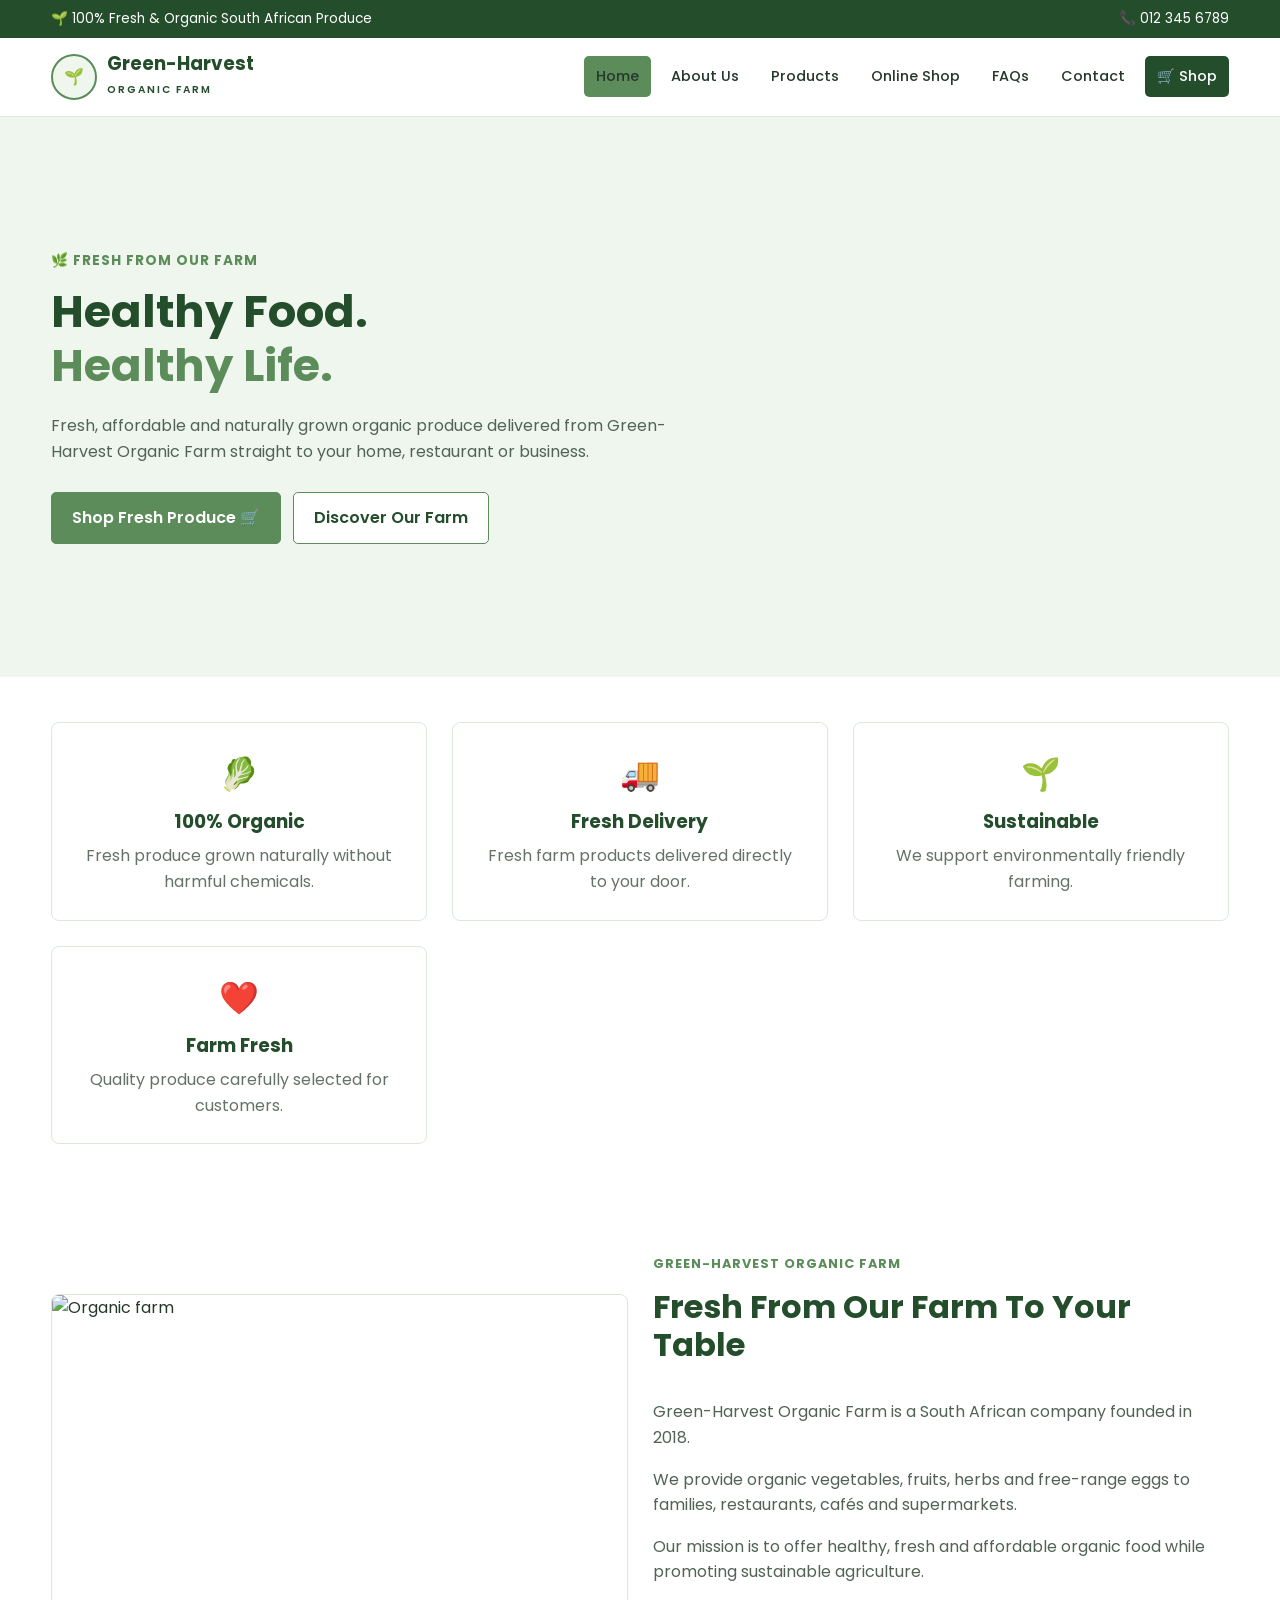
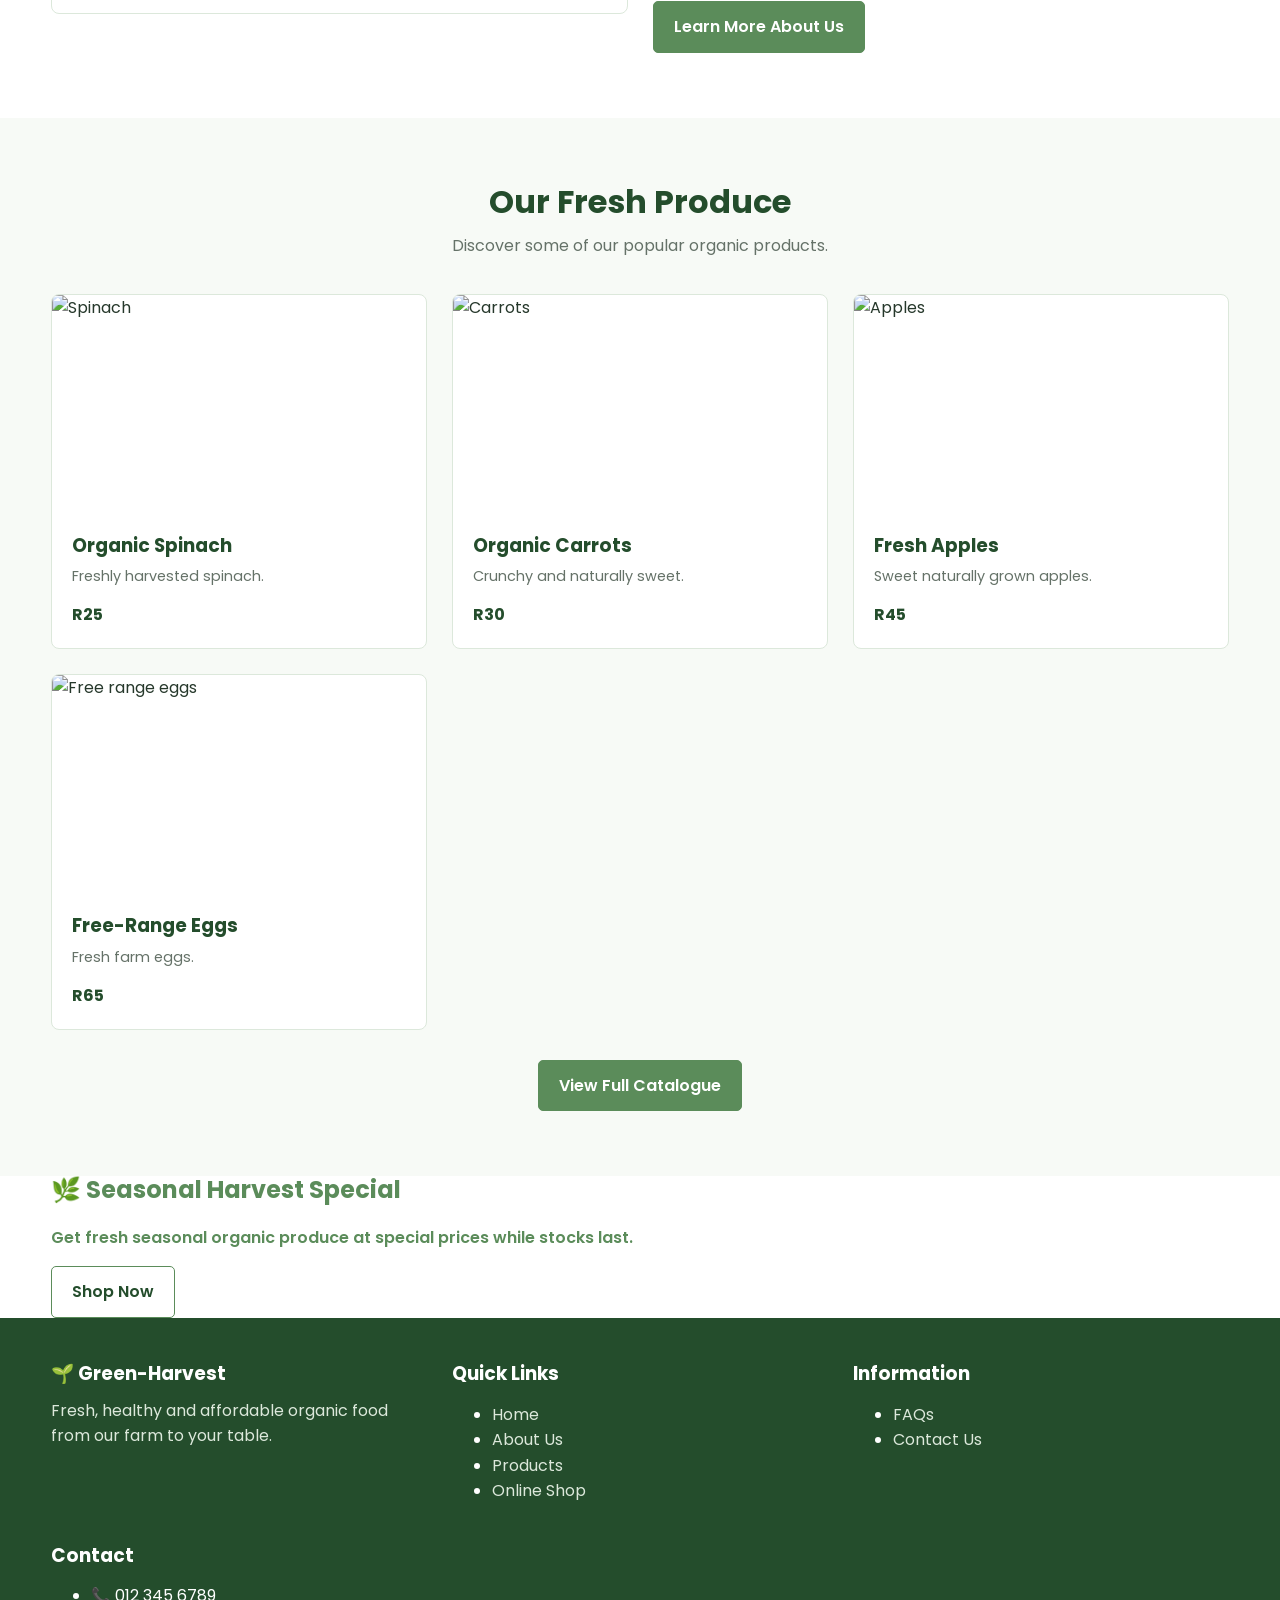
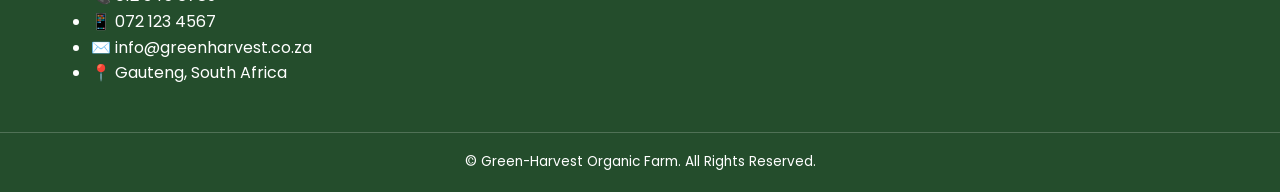
==== index.html @ e3145456 "Add Green-Harvest website files-POE" ====
<!DOCTYPE html>
<html lang="en">

<head>
    <meta charset="UTF-8">
    <meta name="viewport" content="width=device-width, initial-scale=1.0">

    <title>Green-Harvest Organic Farm | Home</title>
    <link rel="stylesheet" href="style.css">

    <link rel="preconnect" href="https://fonts.googleapis.com">
    <link rel="preconnect" href="https://fonts.gstatic.com" crossorigin>

    <link href="https://fonts.googleapis.com/css2?family=Poppins:wght@400;500;600;700;800&display=swap" rel="stylesheet">
</head>

<body>

    <!-- TOP BAR -->
    <div class="top-bar">
        <div class="container top-content">
            <span>🌱 100% Fresh & Organic South African Produce</span>
            <span>📞 012 345 6789</span>
        </div>
    </div>


    <!-- NAVIGATION -->
    <header>
        <div class="container">

            <nav>

                <a href="index.html" class="logo">

                    <div class="logo-icon">
                        🌱
                    </div>

                    <div class="logo-text">
                        <h2>Green-Harvest</h2>
                        <span>ORGANIC FARM</span>
                    </div>

                </a>


                <button class="menu-btn" id="menuBtn">
                    ☰
                </button>


                <ul class="nav-links" id="navLinks">

                    <li>
                        <a class="active-link" href="index.html">
                            Home
                        </a>
                    </li>

                    <li>
                        <a href="about.html">
                            About Us
                        </a>
                    </li>

                    <li>
                        <a href="products.html">
                            Products
                        </a>
                    </li>

                    <li>
                        <a href="shop.html">
                            Online Shop
                        </a>
                    </li>

                    <li>
                        <a href="faq.html">
                            FAQs
                        </a>
                    </li>

                    <li>
                        <a href="contact.html">
                            Contact
                        </a>
                    </li>

                    <li>
                        <a href="shop.html" class="cart-btn">
                            🛒 Shop
                        </a>
                    </li>

                </ul>

            </nav>

        </div>
    </header>


    <!-- HERO -->
    <section class="hero">

        <div class="container">

            <div class="hero-content">

                <div class="small-title">
                    🌿 FRESH FROM OUR FARM
                </div>

                <h1>
                    Healthy Food.
                    <br>
                    <span>Healthy Life.</span>
                </h1>

                <p>
                    Fresh, affordable and naturally grown organic
                    produce delivered from Green-Harvest Organic Farm
                    straight to your home, restaurant or business.
                </p>


                <div class="hero-buttons">

                    <a href="shop.html" class="btn">
                        Shop Fresh Produce 🛒
                    </a>

                    <a href="about.html" class="btn btn-light">
                        Discover Our Farm
                    </a>

                </div>

            </div>

        </div>

    </section>


    <!-- FEATURES -->
    <section class="features">

        <div class="container">

            <div class="feature-grid">

                <div class="feature-card">

                    <div class="feature-icon">
                        🥬
                    </div>

                    <h3>
                        100% Organic
                    </h3>

                    <p>
                        Fresh produce grown naturally without harmful
                        chemicals.
                    </p>

                </div>


                <div class="feature-card">

                    <div class="feature-icon">
                        🚚
                    </div>

                    <h3>
                        Fresh Delivery
                    </h3>

                    <p>
                        Fresh farm products delivered directly to your door.
                    </p>

                </div>


                <div class="feature-card">

                    <div class="feature-icon">
                        🌱
                    </div>

                    <h3>
                        Sustainable
                    </h3>

                    <p>
                        We support environmentally friendly farming.
                    </p>

                </div>


                <div class="feature-card">

                    <div class="feature-icon">
                        ❤️
                    </div>

                    <h3>
                        Farm Fresh
                    </h3>

                    <p>
                        Quality produce carefully selected for customers.
                    </p>

                </div>

            </div>

        </div>

    </section>


    <!-- INTRODUCTION -->
    <section class="section">

        <div class="container">

            <div class="about-grid">

                <div class="about-image">

                    <img
                        src="https://images.unsplash.com/photo-1464226184884-fa280b87c399?auto=format&fit=crop&w=1000&q=80"
                        alt="Organic farm">

                </div>


                <div class="about-content">

                    <div class="section-heading left">

                        <p>
                            GREEN-HARVEST ORGANIC FARM
                        </p>

                        <h2>
                            Fresh From Our Farm To Your Table
                        </h2>

                    </div>

                    <p>
                        Green-Harvest Organic Farm is a South African
                        company founded in 2018.
                    </p>

                    <p>
                        We provide organic vegetables, fruits, herbs
                        and free-range eggs to families, restaurants,
                        cafés and supermarkets.
                    </p>

                    <p>
                        Our mission is to offer healthy, fresh and
                        affordable organic food while promoting
                        sustainable agriculture.
                    </p>

                    <a href="about.html" class="btn">
                        Learn More About Us
                    </a>

                </div>

            </div>

        </div>

    </section>


    <!-- PRODUCT PREVIEW -->
    <section class="section products">

        <div class="container">

            <div class="section-heading">

                <h2>
                    Our Fresh Produce
                </h2>

                <p>
                    Discover some of our popular organic products.
                </p>

            </div>


            <div class="product-grid">


                <div class="product-card">

                    <div class="product-image">

                        <img
                            src="https://images.unsplash.com/photo-1576045057995-568f588f82fb?auto=format&fit=crop&w=700&q=80"
                            alt="Spinach">

                    </div>

                    <div class="product-info">

                        <h3>
                            Organic Spinach
                        </h3>

                        <p>
                            Freshly harvested spinach.
                        </p>

                        <strong class="price">
                            R25
                        </strong>

                    </div>

                </div>


                <div class="product-card">

                    <div class="product-image">

                        <img
                            src="https://images.unsplash.com/photo-1445282768818-728615cc910a?auto=format&fit=crop&w=700&q=80"
                            alt="Carrots">

                    </div>

                    <div class="product-info">

                        <h3>
                            Organic Carrots
                        </h3>

                        <p>
                            Crunchy and naturally sweet.
                        </p>

                        <strong class="price">
                            R30
                        </strong>

                    </div>

                </div>


                <div class="product-card">

                    <div class="product-image">

                        <img
                            src="https://images.unsplash.com/photo-1560806887-1e4cd0b6cbd6?auto=format&fit=crop&w=700&q=80"
                            alt="Apples">

                    </div>

                    <div class="product-info">

                        <h3>
                            Fresh Apples
                        </h3>

                        <p>
                            Sweet naturally grown apples.
                        </p>

                        <strong class="price">
                            R45
                        </strong>

                    </div>

                </div>


                <div class="product-card">

                    <div class="product-image">

                        <img
                            src="https://images.unsplash.com/photo-1582722872445-44dc5f7e3c8f?auto=format&fit=crop&w=700&q=80"
                            alt="Free range eggs">

                    </div>

                    <div class="product-info">

                        <h3>
                            Free-Range Eggs
                        </h3>

                        <p>
                            Fresh farm eggs.
                        </p>

                        <strong class="price">
                            R65
                        </strong>

                    </div>

                </div>

            </div>


            <div class="center-button">

                <a href="products.html" class="btn">
                    View Full Catalogue
                </a>

            </div>

        </div>

    </section>


    <!-- OFFER -->
    <section class="offer">

        <div class="container">

            <h2>
                🌿 Seasonal Harvest Special
            </h2>

            <p>
                Get fresh seasonal organic produce at special
                prices while stocks last.
            </p>

            <a href="shop.html" class="btn btn-light">
                Shop Now
            </a>

        </div>

    </section>


    <!-- FOOTER -->
    <footer>

        <div class="container">

            <div class="footer-grid">

                <div class="footer-col">

                    <h3>
                        🌱 Green-Harvest
                    </h3>

                    <p>
                        Fresh, healthy and affordable organic food
                        from our farm to your table.
                    </p>

                </div>


                <div class="footer-col">

                    <h3>
                        Quick Links
                    </h3>

                    <ul>

                        <li>
                            <a href="index.html">Home</a>
                        </li>

                        <li>
                            <a href="about.html">About Us</a>
                        </li>

                        <li>
                            <a href="products.html">Products</a>
                        </li>

                        <li>
                            <a href="shop.html">Online Shop</a>
                        </li>

                    </ul>

                </div>


                <div class="footer-col">

                    <h3>
                        Information
                    </h3>

                    <ul>

                        <li>
                            <a href="faq.html">FAQs</a>
                        </li>

                        <li>
                            <a href="contact.html">Contact Us</a>
                        </li>

                    </ul>

                </div>


                <div class="footer-col">

                    <h3>
                        Contact
                    </h3>

                    <ul>

                        <li>
                            📞 012 345 6789
                        </li>

                        <li>
                            📱 072 123 4567
                        </li>

                        <li>
                            ✉️ info@greenharvest.co.za
                        </li>

                        <li>
                            📍 Gauteng, South Africa
                        </li>

                    </ul>

                </div>

            </div>

        </div>


        <div class="copyright">

            © <span id="year"></span>
            Green-Harvest Organic Farm.
            All Rights Reserved.

        </div>

    </footer>


    <script src="script.js"></script>

</body>

</html>
---- style.css ----
/* Green-Harvest Organic Farm
   CSS based on the Week 5-7 Web Development & Design material:
   selectors, box model, decoration, typography, links,
   responsive/adaptive design, media queries and breakpoints.
*/

/* =========================
   BASIC / TAG SELECTORS
   ========================= */

* {
    box-sizing: border-box;
}

html {
    scroll-behavior: smooth;
}

body {
    margin: 0;
    font-family: "Poppins", Helvetica, Arial, sans-serif;
    color: #26382b;
    background-color: #ffffff;
    line-height: 1.6;
}

img {
    max-width: 100%;
    height: auto;
    display: block;
}

h1, h2, h3, p {
    margin-top: 0;
}

h1, h2, h3 {
    line-height: 1.2;
}

a {
    text-decoration: none;
}

button,
input,
textarea,
select {
    font: inherit;
}

button {
    cursor: pointer;
}

/* =========================
   CLASS SELECTORS / LAYOUT
   ========================= */

.container {
    width: 92%;
    max-width: 1200px;
    margin-left: auto;
    margin-right: auto;
}

.top-bar {
    background-color: #244d2c;
    color: #ffffff;
    font-size: 0.85rem;
    padding: 8px 0;
}

.top-content {
    display: flex;
    justify-content: space-between;
    align-items: center;
    gap: 15px;
}

header {
    background-color: #ffffff;
    border-bottom: 1px solid #e2e8e2;
    position: relative;
    z-index: 10;
}

nav {
    min-height: 78px;
    display: flex;
    align-items: center;
    justify-content: space-between;
    gap: 20px;
}

.logo {
    display: flex;
    align-items: center;
    gap: 10px;
    color: #244d2c;
}

.logo-icon {
    width: 46px;
    height: 46px;
    border: 2px solid #5b8c5a;
    border-radius: 50%;
    display: flex;
    align-items: center;
    justify-content: center;
    background-color: #eef6ed;
}

.logo-text h2 {
    margin-bottom: 0;
    font-size: 1.15rem;
}

.logo-text span {
    font-size: 0.65rem;
    letter-spacing: 2px;
    font-weight: 600;
}

.nav-links {
    list-style: none;
    display: flex;
    align-items: center;
    gap: 8px;
    margin: 0;
    padding: 0;
}

.nav-links a {
    display: block;
    color: #26382b;
    padding: 9px 12px;
    border-radius: 5px;
    font-size: 0.9rem;
    font-weight: 500;
}

/* Link pseudo-classes from Week 6 */
.nav-links a:link {
    color: #26382b;
}

.nav-links a:visited {
    color: #4d6953;
}

.nav-links a:hover {
    color: #ffffff;
    background-color: #5b8c5a;
}

.nav-links a:active {
    background-color: #244d2c;
    color: #ffffff;
}

.nav-links a:focus {
    outline: 2px solid #5b8c5a;
    outline-offset: 2px;
}

.nav-links .active-link {
    color: #ffffff;
    background-color: #5b8c5a;
}

.cart-btn {
    background-color: #244d2c !important;
    color: #ffffff !important;
}

.menu-btn {
    display: none;
    border: 1px solid #5b8c5a;
    background-color: #ffffff;
    color: #244d2c;
    padding: 7px 10px;
    border-radius: 5px;
}

/* =========================
   HERO / BANNERS
   ========================= */

.hero {
    min-height: 560px;
    display: flex;
    align-items: center;
    background-color: #eef6ed;
    background-image: linear-gradient(rgba(238, 246, 237, 0.82), rgba(238, 246, 237, 0.92));
    background-position: center;
    background-size: cover;
    background-repeat: no-repeat;
}

.hero-content {
    max-width: 680px;
    padding: 60px 0;
}

.small-title {
    color: #5b8c5a;
    font-weight: 700;
    font-size: 0.85rem;
    letter-spacing: 1px;
    margin-bottom: 14px;
}

.hero h1 {
    color: #244d2c;
    font-size: 2.8rem;
    margin-bottom: 20px;
}

.hero h1 span {
    color: #5b8c5a;
}

.hero p {
    max-width: 620px;
    color: #526257;
    margin-bottom: 28px;
}

.hero-buttons {
    display: flex;
    flex-wrap: wrap;
    gap: 12px;
}

.btn {
    display: inline-block;
    border: 1px solid #5b8c5a;
    border-radius: 5px;
    padding: 12px 20px;
    background-color: #5b8c5a;
    color: #ffffff;
    font-weight: 600;
    text-align: center;
}

.btn:hover {
    background-color: #244d2c;
    border-color: #244d2c;
}

.btn:focus {
    outline: 2px solid #244d2c;
    outline-offset: 2px;
}

.btn-light {
    background-color: #ffffff;
    color: #244d2c;
}

.btn-light:hover {
    color: #ffffff;
}

.page-banner {
    background-color: #eef6ed;
    text-align: center;
    padding: 55px 0;
    border-bottom: 1px solid #dce8db;
}

.page-banner h1 {
    color: #244d2c;
    font-size: 2.2rem;
    margin-bottom: 10px;
}

.page-banner p {
    color: #526257;
    margin-bottom: 0;
}

/* =========================
   GENERAL SECTIONS
   ========================= */

.section {
    padding: 65px 0;
}

.products {
    background-color: #f7faf6;
}

.section-heading {
    text-align: center;
    max-width: 720px;
    margin: 0 auto 35px;
}

.section-heading.left {
    text-align: left;
    margin-left: 0;
}

.section-heading h2 {
    color: #244d2c;
    font-size: 2rem;
    margin-bottom: 12px;
}

.section-heading p {
    color: #657268;
}

.section-heading > p:first-child {
    color: #5b8c5a;
    font-weight: 700;
    font-size: 0.8rem;
    letter-spacing: 1px;
}

/* =========================
   BOX MODEL / CARDS
   ========================= */

.features {
    padding: 45px 0;
    background-color: #ffffff;
}

.feature-grid,
.why-grid,
.footer-grid,
.contact-grid,
.about-grid {
    display: grid;
    gap: 25px;
}

.feature-grid {
    grid-template-columns: repeat(3, 1fr);
}

.feature-card,
.why-card {
    border: 1px solid #dce8db;
    border-radius: 8px;
    padding: 25px;
    background-color: #ffffff;
}

.feature-card {
    text-align: center;
}

.feature-icon {
    font-size: 2rem;
    margin-bottom: 12px;
}

.feature-card h3,
.why-card h3 {
    color: #244d2c;
    margin-bottom: 10px;
}

.feature-card p,
.why-card p {
    color: #657268;
    margin-bottom: 0;
}

.about-grid {
    grid-template-columns: 1fr 1fr;
    align-items: center;
}

.about-image img {
    width: 100%;
    min-height: 320px;
    object-fit: cover;
    border-radius: 8px;
    border: 1px solid #dce8db;
}

.about-content p {
    color: #526257;
}

.why-grid {
    grid-template-columns: repeat(3, 1fr);
}

.icon {
    font-size: 1.8rem;
    margin-bottom: 12px;
}

/* =========================
   PRODUCT GRID
   ========================= */

.product-grid {
    display: grid;
    grid-template-columns: repeat(3, 1fr);
    gap: 25px;
}

.product-card {
    background-color: #ffffff;
    border: 1px solid #dce8db;
    border-radius: 8px;
    overflow: hidden;
}

.product-card:hover {
    border-color: #5b8c5a;
}

.product-image {
    position: relative;
    overflow: hidden;
}

.product-image img {
    width: 100%;
    height: 220px;
    object-fit: cover;
}

.product-badge {
    position: absolute;
    top: 12px;
    left: 12px;
    padding: 5px 9px;
    border-radius: 4px;
    background-color: #244d2c;
    color: #ffffff;
    font-size: 0.75rem;
    font-weight: 600;
}

.product-info {
    padding: 20px;
}

.product-info h3 {
    color: #244d2c;
    margin-bottom: 8px;
}

.product-info p {
    color: #657268;
    font-size: 0.9rem;
}

.product-bottom {
    display: flex;
    align-items: center;
    justify-content: space-between;
    gap: 10px;
}

.price {
    color: #244d2c;
    font-weight: 700;
}

.offer {
    color: #5b8c5a;
    font-weight: 600;
}

/* =========================
   CATALOGUE / SHOP
   ========================= */

.catalogue-search {
    max-width: 700px;
    margin: 0 auto 25px;
}

.catalogue-search input {
    width: 100%;
    padding: 13px 15px;
    border: 1px solid #cbd8ca;
    border-radius: 5px;
    background-color: #ffffff;
}

.catalogue-search input:focus {
    outline: 2px solid #5b8c5a;
    border-color: #5b8c5a;
}

.categories {
    display: flex;
    flex-wrap: wrap;
    justify-content: center;
    gap: 8px;
    margin-bottom: 35px;
}

.category-btn {
    border: 1px solid #bfcdbf;
    border-radius: 5px;
    padding: 9px 15px;
    background-color: #ffffff;
    color: #244d2c;
}

.category-btn:hover,
.category-btn.active {
    background-color: #5b8c5a;
    border-color: #5b8c5a;
    color: #ffffff;
}

.no-results {
    display: none;
    text-align: center;
    padding: 25px;
    color: #657268;
}

.center-button {
    text-align: center;
    margin-top: 30px;
}

.shop-header {
    display: flex;
    align-items: center;
    justify-content: space-between;
    gap: 15px;
    margin-bottom: 25px;
}

.cart-box {
    border: 1px solid #dce8db;
    border-radius: 8px;
    padding: 20px;
    background-color: #ffffff;
}

.cart-header,
.cart-total {
    display: flex;
    justify-content: space-between;
    align-items: center;
    gap: 15px;
}

.cart-modal {
    display: none;
    position: fixed;
    inset: 0;
    z-index: 100;
    padding: 30px 15px;
    background-color: rgba(0, 0, 0, 0.45);
    overflow: auto;
}

.cart-modal.open {
    display: block;
}

.cart-modal > * {
    max-width: 700px;
    margin-left: auto;
    margin-right: auto;
}

.close-cart {
    border: 0;
    background-color: transparent;
    color: #244d2c;
    font-size: 1.4rem;
}

.empty-cart {
    text-align: center;
    color: #657268;
}

.toast {
    display: none;
    position: fixed;
    right: 20px;
    bottom: 20px;
    z-index: 200;
    max-width: 320px;
    padding: 12px 16px;
    border-radius: 5px;
    background-color: #244d2c;
    color: #ffffff;
}

.toast.show {
    display: block;
}

/* =========================
   CONTACT / FORM
   ========================= */

.contact-grid {
    grid-template-columns: 0.9fr 1.1fr;
}

.contact-info,
.contact-form {
    border: 1px solid #dce8db;
    border-radius: 8px;
    padding: 30px;
    background-color: #ffffff;
}

.contact-info h2,
.contact-form h2 {
    color: #244d2c;
    margin-bottom: 15px;
}

.contact-info > p {
    color: #657268;
    margin-bottom: 25px;
}

.contact-detail {
    display: flex;
    flex-direction: column;
    gap: 3px;
    padding: 13px 0;
    border-bottom: 1px solid #e7eee6;
}

.contact-detail span {
    color: #657268;
}

.form-group {
    margin-bottom: 18px;
}

.form-group label {
    display: block;
    color: #244d2c;
    font-weight: 600;
    margin-bottom: 6px;
}

.form-group input,
.form-group textarea,
.form-group select {
    width: 100%;
    padding: 12px 13px;
    border: 1px solid #cbd8ca;
    border-radius: 5px;
    background-color: #ffffff;
}

.form-group textarea {
    min-height: 130px;
    resize: vertical;
}

.form-group input:focus,
.form-group textarea:focus,
.form-group select:focus {
    outline: 2px solid #5b8c5a;
    border-color: #5b8c5a;
}

.map-section {
    padding-top: 0;
}

.map {
    min-height: 280px;
    border: 1px solid #dce8db;
    border-radius: 8px;
    overflow: hidden;
}

/* =========================
   FAQ
   ========================= */

.faq-container {
    max-width: 850px;
    margin: 0 auto;
}

.faq-item {
    border: 1px solid #dce8db;
    border-radius: 6px;
    margin-bottom: 12px;
    background-color: #ffffff;
    overflow: hidden;
}

.faq-question {
    display: flex;
    justify-content: space-between;
    align-items: center;
    gap: 15px;
    padding: 17px 20px;
    color: #244d2c;
    font-weight: 600;
    cursor: pointer;
}

.faq-question:hover {
    background-color: #eef6ed;
}

.faq-answer {
    display: none;
    padding: 0 20px 18px;
    color: #657268;
}

.faq-item.open .faq-answer {
    display: block;
}

/* =========================
   FOOTER
   ========================= */

footer {
    background-color: #244d2c;
    color: #ffffff;
    padding: 45px 0 20px;
}

.footer-grid {
    grid-template-columns: repeat(3, 1fr);
}

.footer-col h3 {
    color: #ffffff;
    margin-bottom: 12px;
}

.footer-col p,
.footer-col a {
    color: #dce8db;
}

.footer-col a:hover {
    color: #ffffff;
    text-decoration: underline;
}

.copyright {
    border-top: 1px solid rgba(255, 255, 255, 0.2);
    margin-top: 30px;
    padding-top: 18px;
    text-align: center;
    font-size: 0.85rem;
}

/* =========================
   COMPOUND / GROUPING SELECTORS
   ========================= */

/* Compound selector: targets links inside the navigation. */
header .nav-links a {
    transition: background-color 0.2s ease, color 0.2s ease;
}

/* Grouping selector: keeps headings consistent. */
.hero h1,
.page-banner h1,
.section-heading h2,
.contact-info h2,
.contact-form h2 {
    font-weight: 700;
}

/* =========================
   RESPONSIVE DESIGN
   Mobile-first adjustment
   ========================= */

/* Breakpoint for medium screens */
@media (max-width: 900px) {

    .nav-links {
        gap: 3px;
    }

    .nav-links a {
        padding: 8px 7px;
        font-size: 0.82rem;
    }

    .product-grid,
    .feature-grid,
    .why-grid {
        grid-template-columns: repeat(2, 1fr);
    }

    .about-grid,
    .contact-grid {
        grid-template-columns: 1fr;
    }

    .footer-grid {
        grid-template-columns: 1fr 1fr;
    }
}

/* Breakpoint for smaller screens */
@media (max-width: 700px) {

    .top-content {
        flex-direction: column;
        text-align: center;
        gap: 2px;
    }

    nav {
        min-height: 70px;
    }

    .menu-btn {
        display: block;
    }

    .nav-links {
        display: none;
        position: absolute;
        left: 4%;
        right: 4%;
        top: 70px;
        padding: 10px;
        flex-direction: column;
        align-items: stretch;
        background-color: #ffffff;
        border: 1px solid #dce8db;
        border-radius: 6px;
        box-shadow: 0 5px 15px rgba(0, 0, 0, 0.08);
    }

    .nav-links.open {
        display: flex;
    }

    .nav-links a {
        width: 100%;
    }

    .hero {
        min-height: auto;
    }

    .hero-content {
        padding: 50px 0;
    }

    .hero h1 {
        font-size: 2.1rem;
    }

    .hero-buttons {
        flex-direction: column;
        align-items: stretch;
    }

    .btn {
        width: 100%;
    }

    .section {
        padding: 50px 0;
    }

    .product-grid,
    .feature-grid,
    .why-grid,
    .footer-grid {
        grid-template-columns: 1fr;
    }

    .product-image img {
        height: 210px;
    }

    .shop-header {
        flex-direction: column;
        align-items: stretch;
    }

    .page-banner {
        padding: 45px 0;
    }

    .page-banner h1 {
        font-size: 1.8rem;
    }
}

/* Small breakpoint for very narrow screens */
@media (max-width: 450px) {

    .container {
        width: 94%;
    }

    .logo-text h2 {
        font-size: 1rem;
    }

    .logo-text span {
        font-size: 0.55rem;
    }

    .hero h1 {
        font-size: 1.8rem;
    }

    .section-heading h2 {
        font-size: 1.6rem;
    }

    .contact-info,
    .contact-form,
    .feature-card,
    .why-card,
    .product-info {
        padding: 20px;
    }
}
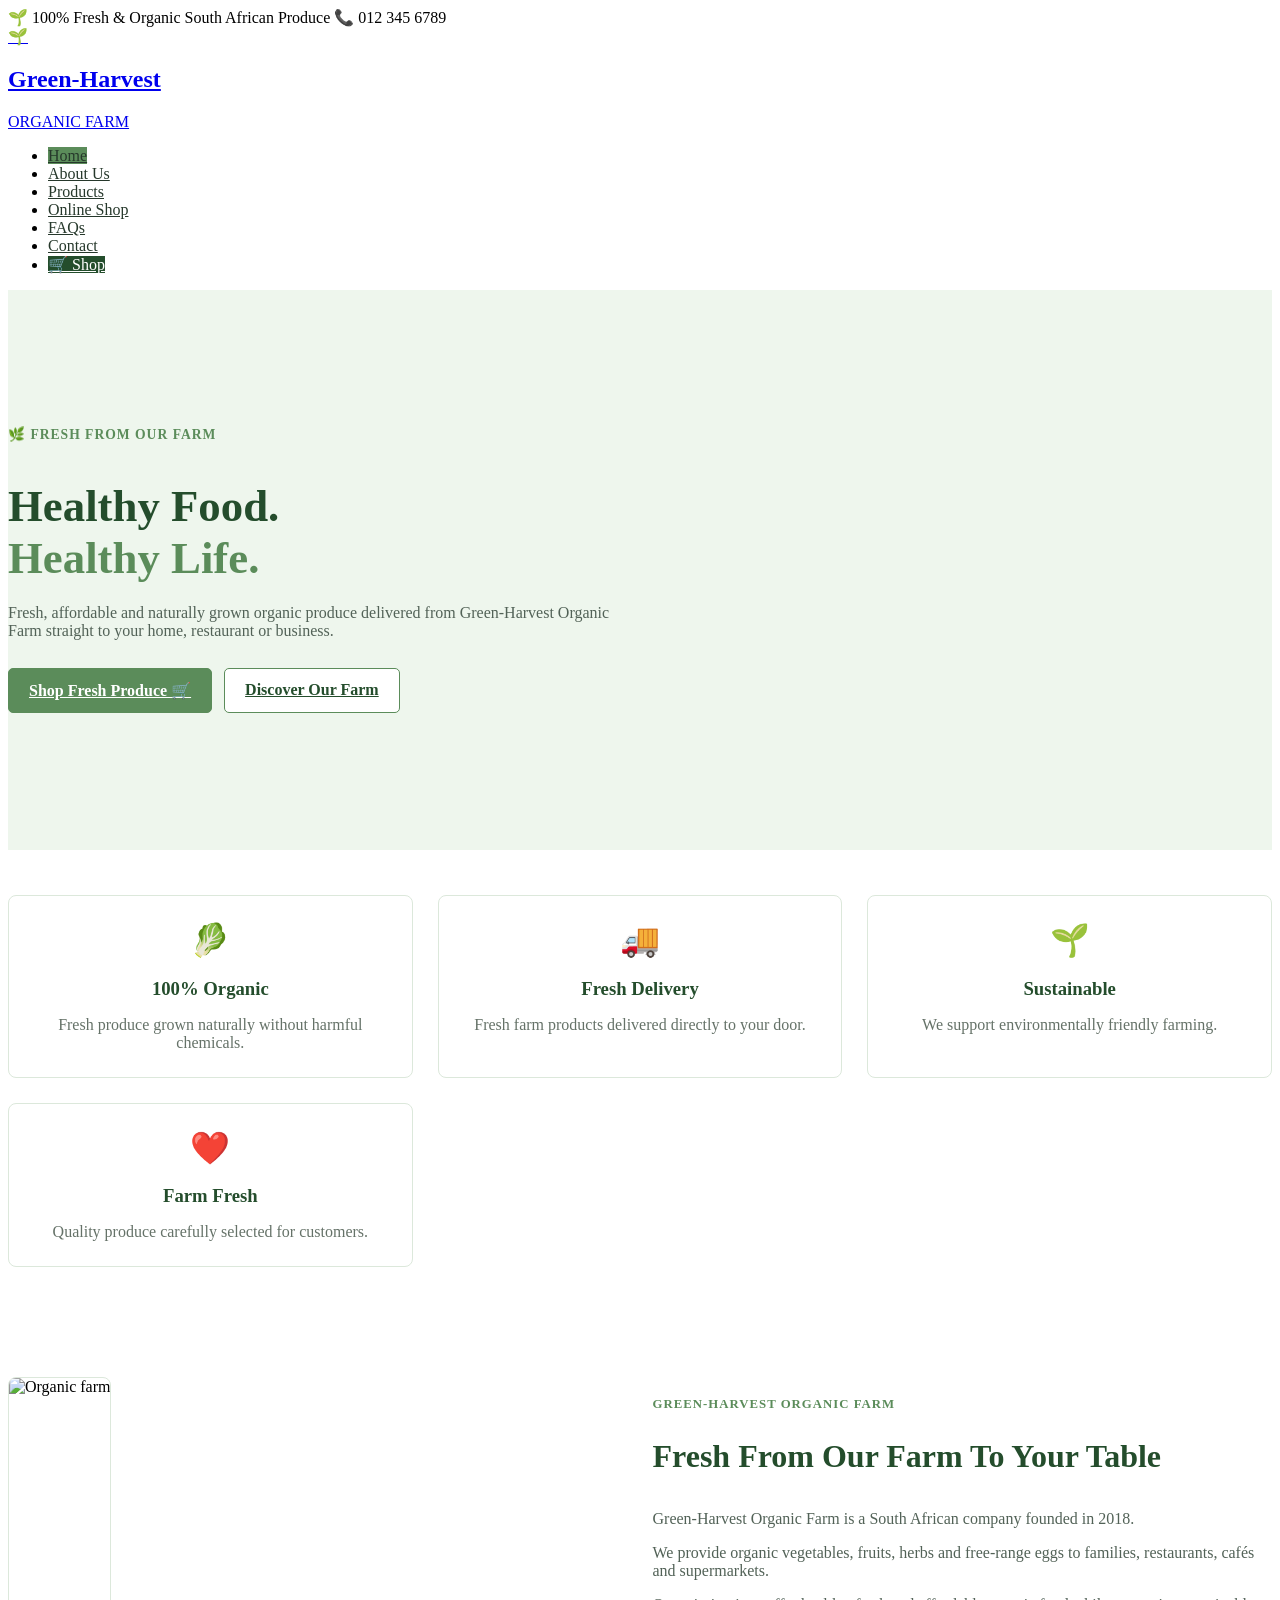
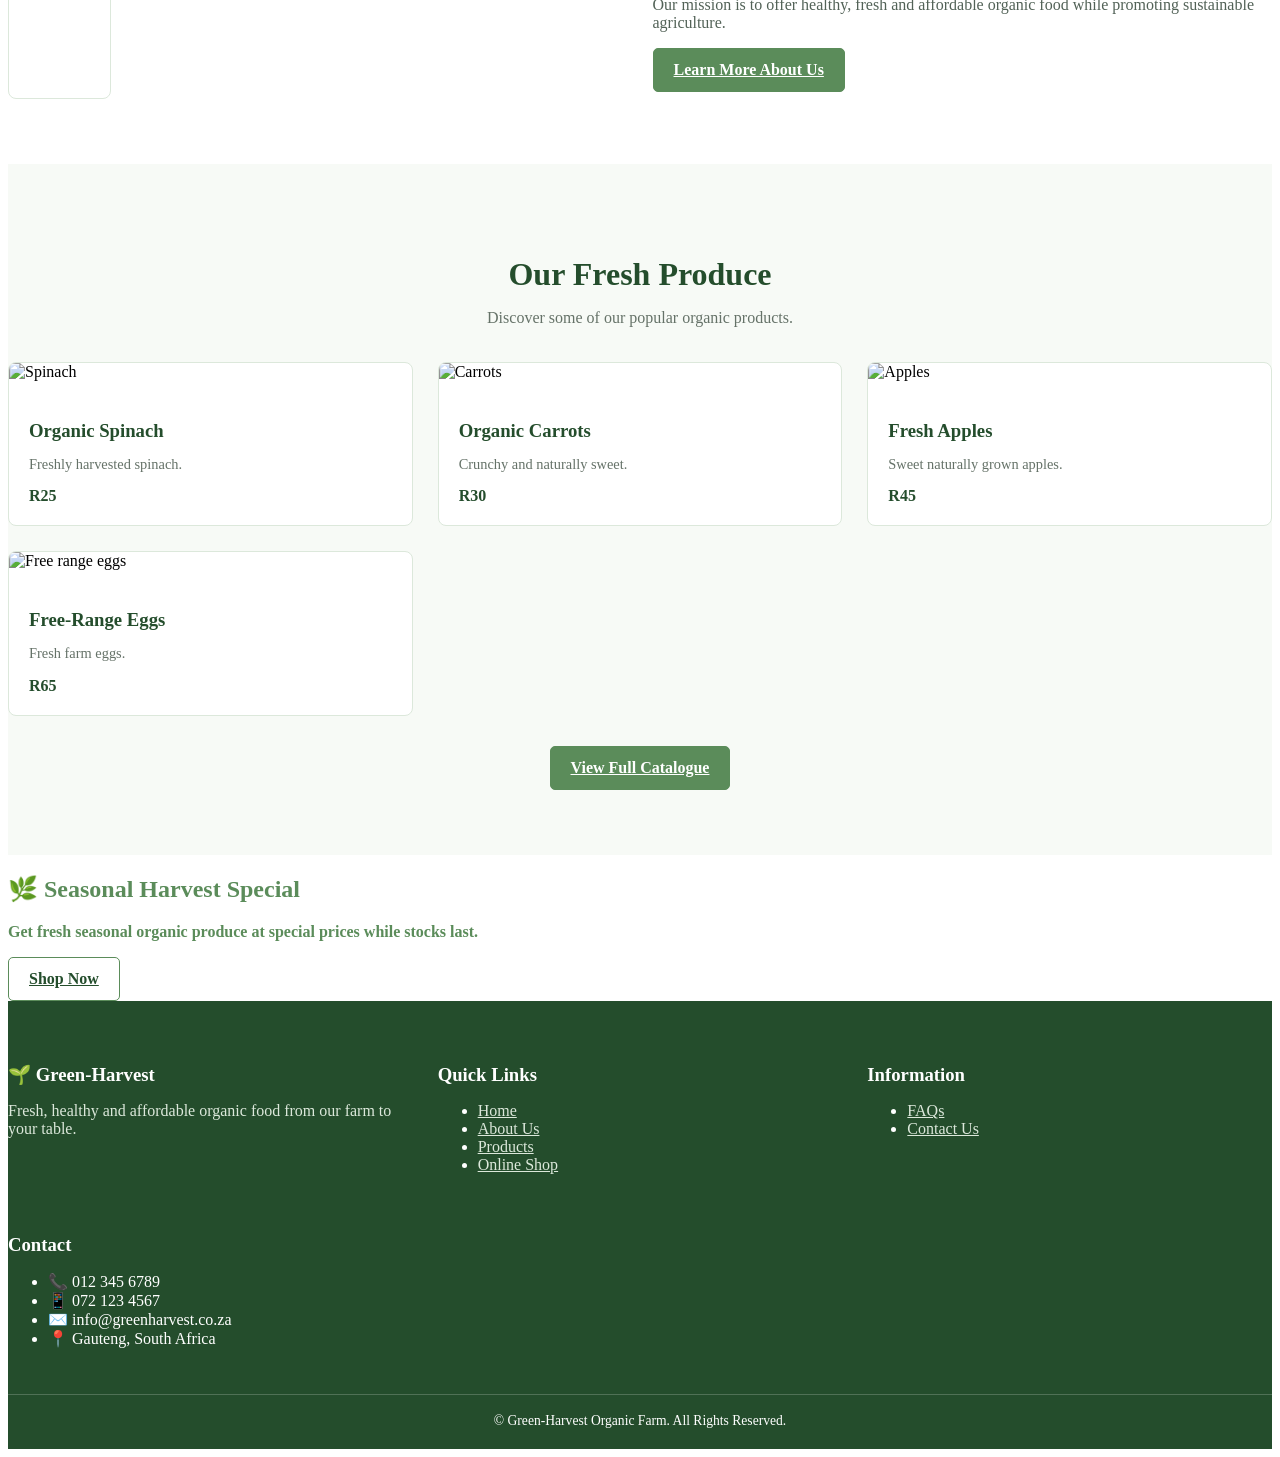
==== commit b65abe69: "Update index.html" ====
--- a/index.html
+++ b/index.html
@@ -16,7 +16,7 @@
 
 <body>
 
-    <!-- TOP BAR -->
+
     <div class="top-bar">
         <div class="container top-content">
             <span>🌱 100% Fresh & Organic South African Produce</span>
@@ -25,7 +25,7 @@
     </div>
 
 
-    <!-- NAVIGATION -->
+    
     <header>
         <div class="container">
 
@@ -102,7 +102,7 @@
     </header>
 
 
-    <!-- HERO -->
+
     <section class="hero">
 
         <div class="container">
@@ -145,7 +145,7 @@
     </section>
 
 
-    <!-- FEATURES -->
+    
     <section class="features">
 
         <div class="container">
@@ -227,7 +227,7 @@
     </section>
 
 
-    <!-- INTRODUCTION -->
+
     <section class="section">
 
         <div class="container">
@@ -287,7 +287,7 @@
     </section>
 
 
-    <!-- PRODUCT PREVIEW -->
+
     <section class="section products">
 
         <div class="container">
@@ -462,7 +462,6 @@
     </section>
 
 
-    <!-- FOOTER -->
     <footer>
 
         <div class="container">
@@ -581,4 +580,4 @@
 
 </body>
 
-</html>+</html>
--- a/style.css
+++ b/style.css
@@ -1,12 +1,5 @@
 /* Green-Harvest Organic Farm
-   CSS based on the Week 5-7 Web Development & Design material:
-   selectors, box model, decoration, typography, links,
-   responsive/adaptive design, media queries and breakpoints.
-*/
-
-/* =========================
-   BASIC / TAG SELECTORS
-   ========================= */
+
 
 * {
     box-sizing: border-box;
@@ -53,9 +46,7 @@
     cursor: pointer;
 }
 
-/* =========================
-   CLASS SELECTORS / LAYOUT
-   ========================= */
+
 
 .container {
     width: 92%;
@@ -183,9 +174,6 @@
     border-radius: 5px;
 }
 
-/* =========================
-   HERO / BANNERS
-   ========================= */
 
 .hero {
     min-height: 560px;
@@ -281,9 +269,7 @@
     margin-bottom: 0;
 }
 
-/* =========================
-   GENERAL SECTIONS
-   ========================= */
+
 
 .section {
     padding: 65px 0;
@@ -321,9 +307,6 @@
     letter-spacing: 1px;
 }
 
-/* =========================
-   BOX MODEL / CARDS
-   ========================= */
 
 .features {
     padding: 45px 0;
@@ -398,9 +381,7 @@
     margin-bottom: 12px;
 }
 
-/* =========================
-   PRODUCT GRID
-   ========================= */
+
 
 .product-grid {
     display: grid;
@@ -473,9 +454,7 @@
     font-weight: 600;
 }
 
-/* =========================
-   CATALOGUE / SHOP
-   ========================= */
+
 
 .catalogue-search {
     max-width: 700px;
@@ -602,9 +581,7 @@
     display: block;
 }
 
-/* =========================
-   CONTACT / FORM
-   ========================= */
+
 
 .contact-grid {
     grid-template-columns: 0.9fr 1.1fr;
@@ -685,9 +662,7 @@
     overflow: hidden;
 }
 
-/* =========================
-   FAQ
-   ========================= */
+
 
 .faq-container {
     max-width: 850px;
@@ -727,9 +702,7 @@
     display: block;
 }
 
-/* =========================
-   FOOTER
-   ========================= */
+
 
 footer {
     background-color: #244d2c;
@@ -764,9 +737,7 @@
     font-size: 0.85rem;
 }
 
-/* =========================
-   COMPOUND / GROUPING SELECTORS
-   ========================= */
+
 
 /* Compound selector: targets links inside the navigation. */
 header .nav-links a {
@@ -782,10 +753,7 @@
     font-weight: 700;
 }
 
-/* =========================
-   RESPONSIVE DESIGN
-   Mobile-first adjustment
-   ========================= */
+
 
 /* Breakpoint for medium screens */
 @media (max-width: 900px) {
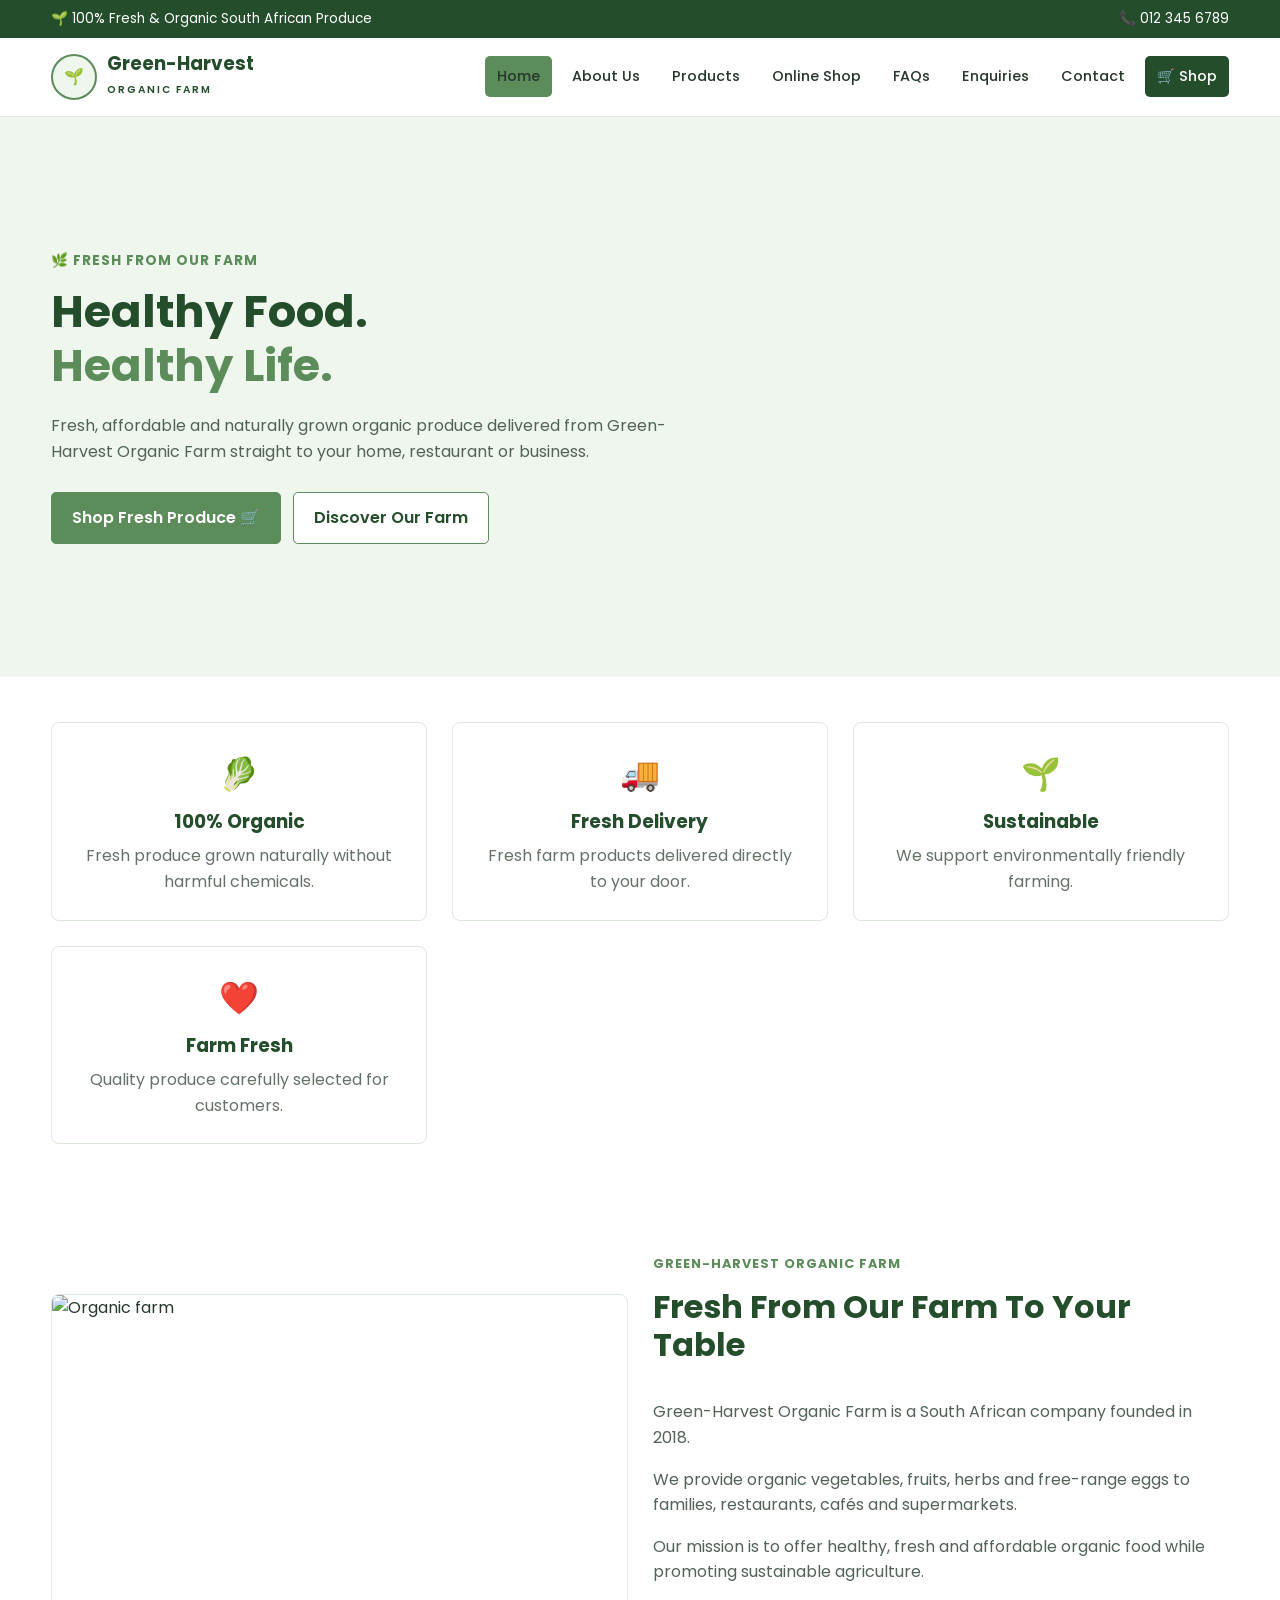
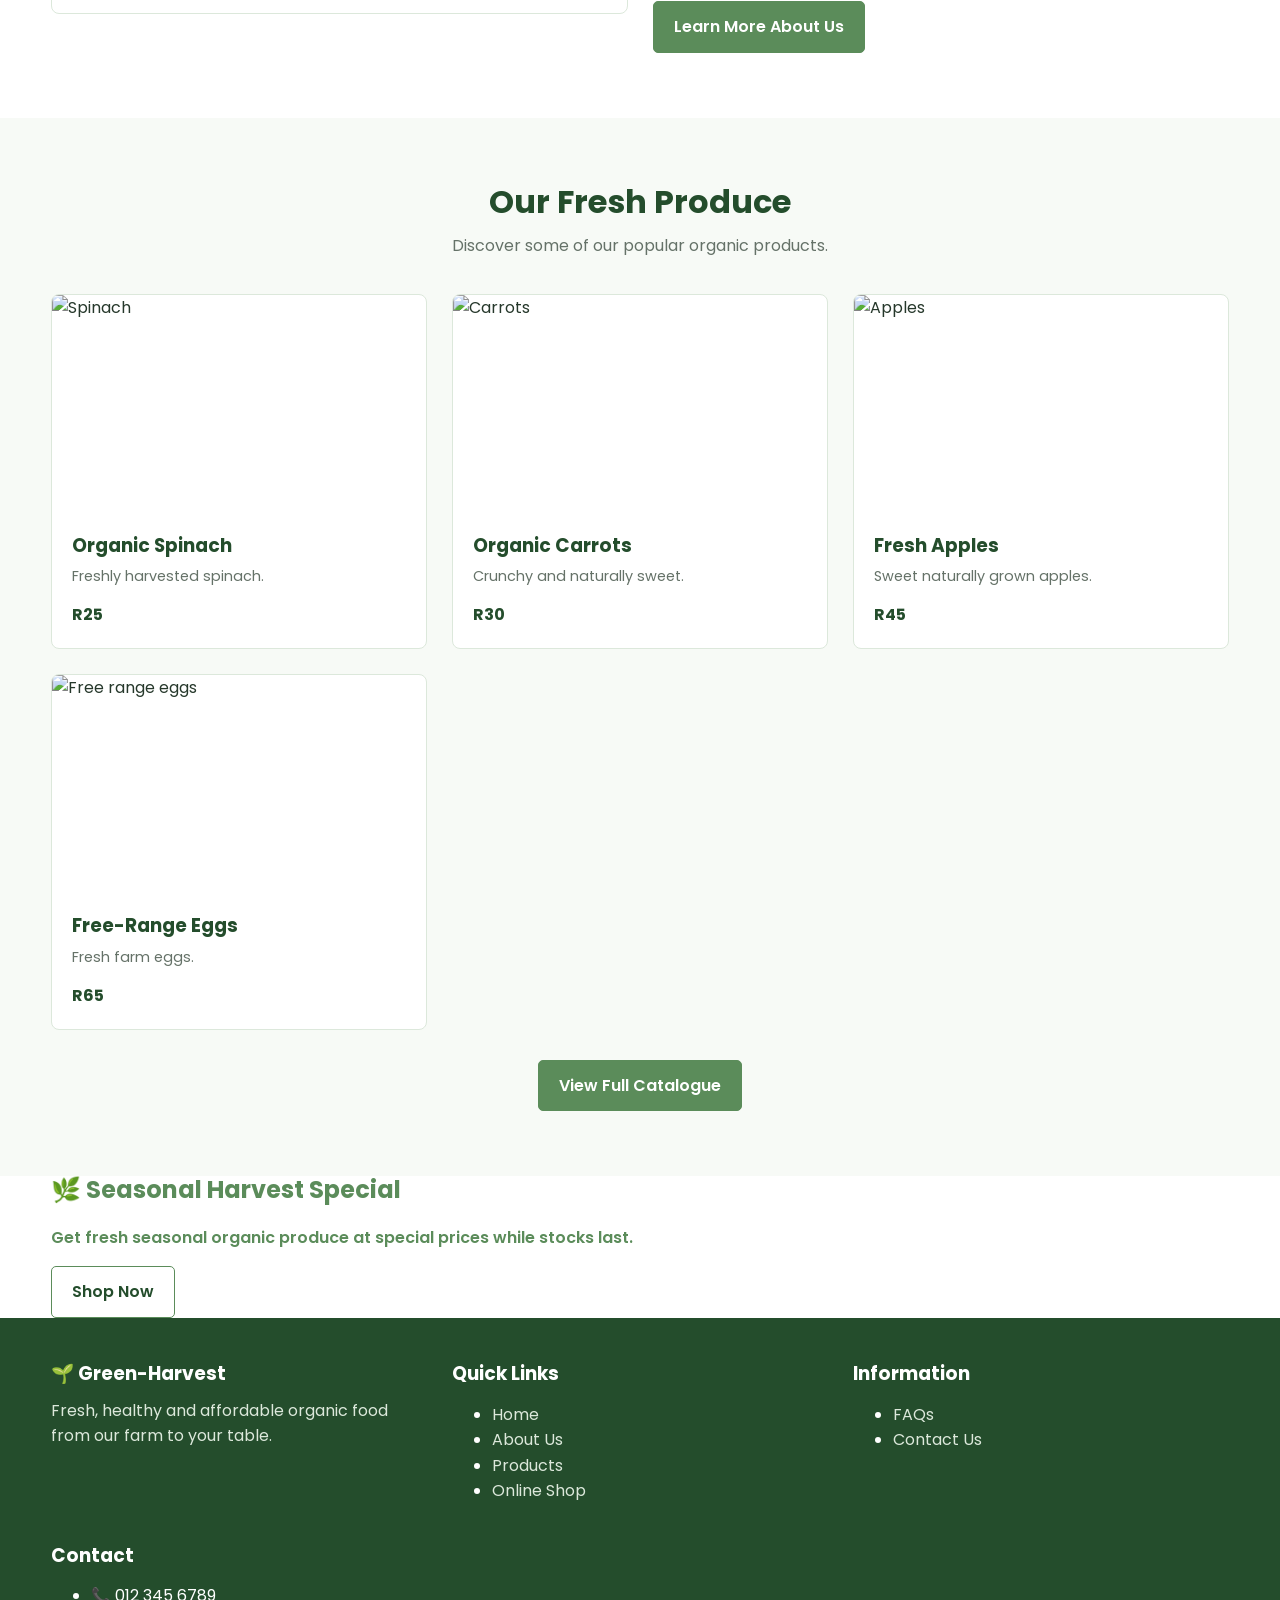
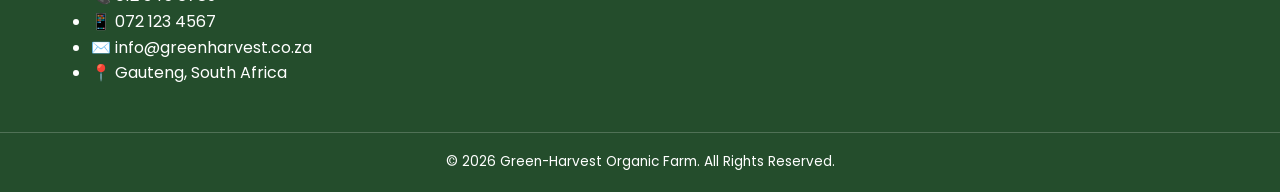
==== commit ab1469f4: "Add files via upload" ====
--- a/index.html
+++ b/index.html
@@ -1,583 +1,587 @@
-<!DOCTYPE html>
-<html lang="en">
-
-<head>
-    <meta charset="UTF-8">
-    <meta name="viewport" content="width=device-width, initial-scale=1.0">
-
-    <title>Green-Harvest Organic Farm | Home</title>
-    <link rel="stylesheet" href="style.css">
-
-    <link rel="preconnect" href="https://fonts.googleapis.com">
-    <link rel="preconnect" href="https://fonts.gstatic.com" crossorigin>
-
-    <link href="https://fonts.googleapis.com/css2?family=Poppins:wght@400;500;600;700;800&display=swap" rel="stylesheet">
-</head>
-
-<body>
-
-
-    <div class="top-bar">
-        <div class="container top-content">
-            <span>🌱 100% Fresh & Organic South African Produce</span>
-            <span>📞 012 345 6789</span>
-        </div>
-    </div>
-
-
-    
-    <header>
-        <div class="container">
-
-            <nav>
-
-                <a href="index.html" class="logo">
-
-                    <div class="logo-icon">
-                        🌱
-                    </div>
-
-                    <div class="logo-text">
-                        <h2>Green-Harvest</h2>
-                        <span>ORGANIC FARM</span>
-                    </div>
-
-                </a>
-
-
-                <button class="menu-btn" id="menuBtn">
-                    ☰
-                </button>
-
-
-                <ul class="nav-links" id="navLinks">
-
-                    <li>
-                        <a class="active-link" href="index.html">
-                            Home
-                        </a>
-                    </li>
-
-                    <li>
-                        <a href="about.html">
-                            About Us
-                        </a>
-                    </li>
-
-                    <li>
-                        <a href="products.html">
-                            Products
-                        </a>
-                    </li>
-
-                    <li>
-                        <a href="shop.html">
-                            Online Shop
-                        </a>
-                    </li>
-
-                    <li>
-                        <a href="faq.html">
-                            FAQs
-                        </a>
-                    </li>
-
-                    <li>
-                        <a href="contact.html">
-                            Contact
-                        </a>
-                    </li>
-
-                    <li>
-                        <a href="shop.html" class="cart-btn">
-                            🛒 Shop
-                        </a>
-                    </li>
-
-                </ul>
-
-            </nav>
-
-        </div>
-    </header>
-
-
-
-    <section class="hero">
-
-        <div class="container">
-
-            <div class="hero-content">
-
-                <div class="small-title">
-                    🌿 FRESH FROM OUR FARM
-                </div>
-
-                <h1>
-                    Healthy Food.
-                    <br>
-                    <span>Healthy Life.</span>
-                </h1>
-
-                <p>
-                    Fresh, affordable and naturally grown organic
-                    produce delivered from Green-Harvest Organic Farm
-                    straight to your home, restaurant or business.
-                </p>
-
-
-                <div class="hero-buttons">
-
-                    <a href="shop.html" class="btn">
-                        Shop Fresh Produce 🛒
-                    </a>
-
-                    <a href="about.html" class="btn btn-light">
-                        Discover Our Farm
-                    </a>
-
-                </div>
-
-            </div>
-
-        </div>
-
-    </section>
-
-
-    
-    <section class="features">
-
-        <div class="container">
-
-            <div class="feature-grid">
-
-                <div class="feature-card">
-
-                    <div class="feature-icon">
-                        🥬
-                    </div>
-
-                    <h3>
-                        100% Organic
-                    </h3>
-
-                    <p>
-                        Fresh produce grown naturally without harmful
-                        chemicals.
-                    </p>
-
-                </div>
-
-
-                <div class="feature-card">
-
-                    <div class="feature-icon">
-                        🚚
-                    </div>
-
-                    <h3>
-                        Fresh Delivery
-                    </h3>
-
-                    <p>
-                        Fresh farm products delivered directly to your door.
-                    </p>
-
-                </div>
-
-
-                <div class="feature-card">
-
-                    <div class="feature-icon">
-                        🌱
-                    </div>
-
-                    <h3>
-                        Sustainable
-                    </h3>
-
-                    <p>
-                        We support environmentally friendly farming.
-                    </p>
-
-                </div>
-
-
-                <div class="feature-card">
-
-                    <div class="feature-icon">
-                        ❤️
-                    </div>
-
-                    <h3>
-                        Farm Fresh
-                    </h3>
-
-                    <p>
-                        Quality produce carefully selected for customers.
-                    </p>
-
-                </div>
-
-            </div>
-
-        </div>
-
-    </section>
-
-
-
-    <section class="section">
-
-        <div class="container">
-
-            <div class="about-grid">
-
-                <div class="about-image">
-
-                    <img
-                        src="https://images.unsplash.com/photo-1464226184884-fa280b87c399?auto=format&fit=crop&w=1000&q=80"
-                        alt="Organic farm">
-
-                </div>
-
-
-                <div class="about-content">
-
-                    <div class="section-heading left">
-
-                        <p>
-                            GREEN-HARVEST ORGANIC FARM
-                        </p>
-
-                        <h2>
-                            Fresh From Our Farm To Your Table
-                        </h2>
-
-                    </div>
-
-                    <p>
-                        Green-Harvest Organic Farm is a South African
-                        company founded in 2018.
-                    </p>
-
-                    <p>
-                        We provide organic vegetables, fruits, herbs
-                        and free-range eggs to families, restaurants,
-                        cafés and supermarkets.
-                    </p>
-
-                    <p>
-                        Our mission is to offer healthy, fresh and
-                        affordable organic food while promoting
-                        sustainable agriculture.
-                    </p>
-
-                    <a href="about.html" class="btn">
-                        Learn More About Us
-                    </a>
-
-                </div>
-
-            </div>
-
-        </div>
-
-    </section>
-
-
-
-    <section class="section products">
-
-        <div class="container">
-
-            <div class="section-heading">
-
-                <h2>
-                    Our Fresh Produce
-                </h2>
-
-                <p>
-                    Discover some of our popular organic products.
-                </p>
-
-            </div>
-
-
-            <div class="product-grid">
-
-
-                <div class="product-card">
-
-                    <div class="product-image">
-
-                        <img
-                            src="https://images.unsplash.com/photo-1576045057995-568f588f82fb?auto=format&fit=crop&w=700&q=80"
-                            alt="Spinach">
-
-                    </div>
-
-                    <div class="product-info">
-
-                        <h3>
-                            Organic Spinach
-                        </h3>
-
-                        <p>
-                            Freshly harvested spinach.
-                        </p>
-
-                        <strong class="price">
-                            R25
-                        </strong>
-
-                    </div>
-
-                </div>
-
-
-                <div class="product-card">
-
-                    <div class="product-image">
-
-                        <img
-                            src="https://images.unsplash.com/photo-1445282768818-728615cc910a?auto=format&fit=crop&w=700&q=80"
-                            alt="Carrots">
-
-                    </div>
-
-                    <div class="product-info">
-
-                        <h3>
-                            Organic Carrots
-                        </h3>
-
-                        <p>
-                            Crunchy and naturally sweet.
-                        </p>
-
-                        <strong class="price">
-                            R30
-                        </strong>
-
-                    </div>
-
-                </div>
-
-
-                <div class="product-card">
-
-                    <div class="product-image">
-
-                        <img
-                            src="https://images.unsplash.com/photo-1560806887-1e4cd0b6cbd6?auto=format&fit=crop&w=700&q=80"
-                            alt="Apples">
-
-                    </div>
-
-                    <div class="product-info">
-
-                        <h3>
-                            Fresh Apples
-                        </h3>
-
-                        <p>
-                            Sweet naturally grown apples.
-                        </p>
-
-                        <strong class="price">
-                            R45
-                        </strong>
-
-                    </div>
-
-                </div>
-
-
-                <div class="product-card">
-
-                    <div class="product-image">
-
-                        <img
-                            src="https://images.unsplash.com/photo-1582722872445-44dc5f7e3c8f?auto=format&fit=crop&w=700&q=80"
-                            alt="Free range eggs">
-
-                    </div>
-
-                    <div class="product-info">
-
-                        <h3>
-                            Free-Range Eggs
-                        </h3>
-
-                        <p>
-                            Fresh farm eggs.
-                        </p>
-
-                        <strong class="price">
-                            R65
-                        </strong>
-
-                    </div>
-
-                </div>
-
-            </div>
-
-
-            <div class="center-button">
-
-                <a href="products.html" class="btn">
-                    View Full Catalogue
-                </a>
-
-            </div>
-
-        </div>
-
-    </section>
-
-
-    <!-- OFFER -->
-    <section class="offer">
-
-        <div class="container">
-
-            <h2>
-                🌿 Seasonal Harvest Special
-            </h2>
-
-            <p>
-                Get fresh seasonal organic produce at special
-                prices while stocks last.
-            </p>
-
-            <a href="shop.html" class="btn btn-light">
-                Shop Now
-            </a>
-
-        </div>
-
-    </section>
-
-
-    <footer>
-
-        <div class="container">
-
-            <div class="footer-grid">
-
-                <div class="footer-col">
-
-                    <h3>
-                        🌱 Green-Harvest
-                    </h3>
-
-                    <p>
-                        Fresh, healthy and affordable organic food
-                        from our farm to your table.
-                    </p>
-
-                </div>
-
-
-                <div class="footer-col">
-
-                    <h3>
-                        Quick Links
-                    </h3>
-
-                    <ul>
-
-                        <li>
-                            <a href="index.html">Home</a>
-                        </li>
-
-                        <li>
-                            <a href="about.html">About Us</a>
-                        </li>
-
-                        <li>
-                            <a href="products.html">Products</a>
-                        </li>
-
-                        <li>
-                            <a href="shop.html">Online Shop</a>
-                        </li>
-
-                    </ul>
-
-                </div>
-
-
-                <div class="footer-col">
-
-                    <h3>
-                        Information
-                    </h3>
-
-                    <ul>
-
-                        <li>
-                            <a href="faq.html">FAQs</a>
-                        </li>
-
-                        <li>
-                            <a href="contact.html">Contact Us</a>
-                        </li>
-
-                    </ul>
-
-                </div>
-
-
-                <div class="footer-col">
-
-                    <h3>
-                        Contact
-                    </h3>
-
-                    <ul>
-
-                        <li>
-                            📞 012 345 6789
-                        </li>
-
-                        <li>
-                            📱 072 123 4567
-                        </li>
-
-                        <li>
-                            ✉️ info@greenharvest.co.za
-                        </li>
-
-                        <li>
-                            📍 Gauteng, South Africa
-                        </li>
-
-                    </ul>
-
-                </div>
-
-            </div>
-
-        </div>
-
-
-        <div class="copyright">
-
-            © <span id="year"></span>
-            Green-Harvest Organic Farm.
-            All Rights Reserved.
-
-        </div>
-
-    </footer>
-
-
-    <script src="script.js"></script>
-
-</body>
-
-</html>
+<!DOCTYPE html>
+<html lang="en">
+
+<head>
+    <meta charset="UTF-8">
+    <meta name="viewport" content="width=device-width, initial-scale=1.0">
+
+    <title>Green-Harvest Organic Farm | Fresh Organic Produce in Gauteng</title>
+    <meta name="description" content="Shop fresh organic vegetables, fruit, herbs and free-range eggs from Green-Harvest Organic Farm in Gauteng, South Africa.">
+    <meta name="theme-color" content="#245b35">
+    <link rel="stylesheet" href="style.css">
+
+    <link rel="preconnect" href="https://fonts.googleapis.com">
+    <link rel="preconnect" href="https://fonts.gstatic.com" crossorigin>
+
+    <link href="https://fonts.googleapis.com/css2?family=Poppins:wght@400;500;600;700;800&display=swap" rel="stylesheet">
+</head>
+
+<body>
+
+    <!-- TOP BAR -->
+    <div class="top-bar">
+        <div class="container top-content">
+            <span>🌱 100% Fresh & Organic South African Produce</span>
+            <span>📞 012 345 6789</span>
+        </div>
+    </div>
+
+
+    <!-- NAVIGATION -->
+    <header>
+        <div class="container">
+
+            <nav>
+
+                <a href="index.html" class="logo">
+
+                    <div class="logo-icon">
+                        🌱
+                    </div>
+
+                    <div class="logo-text">
+                        <h2>Green-Harvest</h2>
+                        <span>ORGANIC FARM</span>
+                    </div>
+
+                </a>
+
+
+                <button class="menu-btn" id="menuBtn">
+                    ☰
+                </button>
+
+
+                <ul class="nav-links" id="navLinks">
+
+                    <li>
+                        <a class="active-link" href="index.html">
+                            Home
+                        </a>
+                    </li>
+
+                    <li>
+                        <a href="about.html">
+                            About Us
+                        </a>
+                    </li>
+
+                    <li>
+                        <a href="products.html">
+                            Products
+                        </a>
+                    </li>
+
+                    <li>
+                        <a href="shop.html">
+                            Online Shop
+                        </a>
+                    </li>
+
+                    <li>
+                        <a href="faq.html">
+                            FAQs
+                        </a>
+                    </li>
+
+                    <li><a href="enquiry.html">Enquiries</a></li>
+                    <li>
+                        <a href="contact.html">
+                            Contact
+                        </a>
+                    </li>
+
+                    <li>
+                        <a href="shop.html" class="cart-btn">
+                            🛒 Shop
+                        </a>
+                    </li>
+
+                </ul>
+
+            </nav>
+
+        </div>
+    </header>
+
+
+    <!-- HERO -->
+    <section class="hero">
+
+        <div class="container">
+
+            <div class="hero-content">
+
+                <div class="small-title">
+                    🌿 FRESH FROM OUR FARM
+                </div>
+
+                <h1>
+                    Healthy Food.
+                    <br>
+                    <span>Healthy Life.</span>
+                </h1>
+
+                <p>
+                    Fresh, affordable and naturally grown organic
+                    produce delivered from Green-Harvest Organic Farm
+                    straight to your home, restaurant or business.
+                </p>
+
+
+                <div class="hero-buttons">
+
+                    <a href="shop.html" class="btn">
+                        Shop Fresh Produce 🛒
+                    </a>
+
+                    <a href="about.html" class="btn btn-light">
+                        Discover Our Farm
+                    </a>
+
+                </div>
+
+            </div>
+
+        </div>
+
+    </section>
+
+
+    <!-- FEATURES -->
+    <section class="features">
+
+        <div class="container">
+
+            <div class="feature-grid">
+
+                <div class="feature-card">
+
+                    <div class="feature-icon">
+                        🥬
+                    </div>
+
+                    <h3>
+                        100% Organic
+                    </h3>
+
+                    <p>
+                        Fresh produce grown naturally without harmful
+                        chemicals.
+                    </p>
+
+                </div>
+
+
+                <div class="feature-card">
+
+                    <div class="feature-icon">
+                        🚚
+                    </div>
+
+                    <h3>
+                        Fresh Delivery
+                    </h3>
+
+                    <p>
+                        Fresh farm products delivered directly to your door.
+                    </p>
+
+                </div>
+
+
+                <div class="feature-card">
+
+                    <div class="feature-icon">
+                        🌱
+                    </div>
+
+                    <h3>
+                        Sustainable
+                    </h3>
+
+                    <p>
+                        We support environmentally friendly farming.
+                    </p>
+
+                </div>
+
+
+                <div class="feature-card">
+
+                    <div class="feature-icon">
+                        ❤️
+                    </div>
+
+                    <h3>
+                        Farm Fresh
+                    </h3>
+
+                    <p>
+                        Quality produce carefully selected for customers.
+                    </p>
+
+                </div>
+
+            </div>
+
+        </div>
+
+    </section>
+
+
+    <!-- INTRODUCTION -->
+    <section class="section">
+
+        <div class="container">
+
+            <div class="about-grid">
+
+                <div class="about-image">
+
+                    <img loading="lazy"
+                        src="https://images.unsplash.com/photo-1464226184884-fa280b87c399?auto=format&fit=crop&w=1000&q=80"
+                        alt="Organic farm">
+
+                </div>
+
+
+                <div class="about-content">
+
+                    <div class="section-heading left">
+
+                        <p>
+                            GREEN-HARVEST ORGANIC FARM
+                        </p>
+
+                        <h2>
+                            Fresh From Our Farm To Your Table
+                        </h2>
+
+                    </div>
+
+                    <p>
+                        Green-Harvest Organic Farm is a South African
+                        company founded in 2018.
+                    </p>
+
+                    <p>
+                        We provide organic vegetables, fruits, herbs
+                        and free-range eggs to families, restaurants,
+                        cafés and supermarkets.
+                    </p>
+
+                    <p>
+                        Our mission is to offer healthy, fresh and
+                        affordable organic food while promoting
+                        sustainable agriculture.
+                    </p>
+
+                    <a href="about.html" class="btn">
+                        Learn More About Us
+                    </a>
+
+                </div>
+
+            </div>
+
+        </div>
+
+    </section>
+
+
+    <!-- PRODUCT PREVIEW -->
+    <section class="section products">
+
+        <div class="container">
+
+            <div class="section-heading">
+
+                <h2>
+                    Our Fresh Produce
+                </h2>
+
+                <p>
+                    Discover some of our popular organic products.
+                </p>
+
+            </div>
+
+
+            <div class="product-grid">
+
+
+                <div class="product-card">
+
+                    <div class="product-image">
+
+                        <img loading="lazy"
+                            src="https://images.unsplash.com/photo-1576045057995-568f588f82fb?auto=format&fit=crop&w=700&q=80"
+                            alt="Spinach">
+
+                    </div>
+
+                    <div class="product-info">
+
+                        <h3>
+                            Organic Spinach
+                        </h3>
+
+                        <p>
+                            Freshly harvested spinach.
+                        </p>
+
+                        <strong class="price">
+                            R25
+                        </strong>
+
+                    </div>
+
+                </div>
+
+
+                <div class="product-card">
+
+                    <div class="product-image">
+
+                        <img loading="lazy"
+                            src="https://images.unsplash.com/photo-1445282768818-728615cc910a?auto=format&fit=crop&w=700&q=80"
+                            alt="Carrots">
+
+                    </div>
+
+                    <div class="product-info">
+
+                        <h3>
+                            Organic Carrots
+                        </h3>
+
+                        <p>
+                            Crunchy and naturally sweet.
+                        </p>
+
+                        <strong class="price">
+                            R30
+                        </strong>
+
+                    </div>
+
+                </div>
+
+
+                <div class="product-card">
+
+                    <div class="product-image">
+
+                        <img loading="lazy"
+                            src="https://images.unsplash.com/photo-1560806887-1e4cd0b6cbd6?auto=format&fit=crop&w=700&q=80"
+                            alt="Apples">
+
+                    </div>
+
+                    <div class="product-info">
+
+                        <h3>
+                            Fresh Apples
+                        </h3>
+
+                        <p>
+                            Sweet naturally grown apples.
+                        </p>
+
+                        <strong class="price">
+                            R45
+                        </strong>
+
+                    </div>
+
+                </div>
+
+
+                <div class="product-card">
+
+                    <div class="product-image">
+
+                        <img loading="lazy"
+                            src="https://images.unsplash.com/photo-1582722872445-44dc5f7e3c8f?auto=format&fit=crop&w=700&q=80"
+                            alt="Free range eggs">
+
+                    </div>
+
+                    <div class="product-info">
+
+                        <h3>
+                            Free-Range Eggs
+                        </h3>
+
+                        <p>
+                            Fresh farm eggs.
+                        </p>
+
+                        <strong class="price">
+                            R65
+                        </strong>
+
+                    </div>
+
+                </div>
+
+            </div>
+
+
+            <div class="center-button">
+
+                <a href="products.html" class="btn">
+                    View Full Catalogue
+                </a>
+
+            </div>
+
+        </div>
+
+    </section>
+
+
+    <!-- OFFER -->
+    <section class="offer">
+
+        <div class="container">
+
+            <h2>
+                🌿 Seasonal Harvest Special
+            </h2>
+
+            <p>
+                Get fresh seasonal organic produce at special
+                prices while stocks last.
+            </p>
+
+            <a href="shop.html" class="btn btn-light">
+                Shop Now
+            </a>
+
+        </div>
+
+    </section>
+
+
+    <!-- FOOTER -->
+    <footer>
+
+        <div class="container">
+
+            <div class="footer-grid">
+
+                <div class="footer-col">
+
+                    <h3>
+                        🌱 Green-Harvest
+                    </h3>
+
+                    <p>
+                        Fresh, healthy and affordable organic food
+                        from our farm to your table.
+                    </p>
+
+                </div>
+
+
+                <div class="footer-col">
+
+                    <h3>
+                        Quick Links
+                    </h3>
+
+                    <ul>
+
+                        <li>
+                            <a href="index.html">Home</a>
+                        </li>
+
+                        <li>
+                            <a href="about.html">About Us</a>
+                        </li>
+
+                        <li>
+                            <a href="products.html">Products</a>
+                        </li>
+
+                        <li>
+                            <a href="shop.html">Online Shop</a>
+                        </li>
+
+                    </ul>
+
+                </div>
+
+
+                <div class="footer-col">
+
+                    <h3>
+                        Information
+                    </h3>
+
+                    <ul>
+
+                        <li>
+                            <a href="faq.html">FAQs</a>
+                        </li>
+
+                        <li>
+                            <a href="contact.html">Contact Us</a>
+                        </li>
+
+                    </ul>
+
+                </div>
+
+
+                <div class="footer-col">
+
+                    <h3>
+                        Contact
+                    </h3>
+
+                    <ul>
+
+                        <li>
+                            📞 012 345 6789
+                        </li>
+
+                        <li>
+                            📱 072 123 4567
+                        </li>
+
+                        <li>
+                            ✉️ info@greenharvest.co.za
+                        </li>
+
+                        <li>
+                            📍 Gauteng, South Africa
+                        </li>
+
+                    </ul>
+
+                </div>
+
+            </div>
+
+        </div>
+
+
+        <div class="copyright">
+
+            © <span id="year"></span>
+            Green-Harvest Organic Farm.
+            All Rights Reserved.
+
+        </div>
+
+    </footer>
+
+
+    <script src="script.js"></script>
+
+</body>
+
+</html>
--- a/style.css
+++ b/style.css
@@ -1,5 +1,12 @@
 /* Green-Harvest Organic Farm
-
+   CSS based on the Week 5-7 Web Development & Design material:
+   selectors, box model, decoration, typography, links,
+   responsive/adaptive design, media queries and breakpoints.
+*/
+
+/* =========================
+   BASIC / TAG SELECTORS
+   ========================= */
 
 * {
     box-sizing: border-box;
@@ -46,7 +53,9 @@
     cursor: pointer;
 }
 
-
+/* =========================
+   CLASS SELECTORS / LAYOUT
+   ========================= */
 
 .container {
     width: 92%;
@@ -174,6 +183,9 @@
     border-radius: 5px;
 }
 
+/* =========================
+   HERO / BANNERS
+   ========================= */
 
 .hero {
     min-height: 560px;
@@ -269,7 +281,9 @@
     margin-bottom: 0;
 }
 
-
+/* =========================
+   GENERAL SECTIONS
+   ========================= */
 
 .section {
     padding: 65px 0;
@@ -307,6 +321,9 @@
     letter-spacing: 1px;
 }
 
+/* =========================
+   BOX MODEL / CARDS
+   ========================= */
 
 .features {
     padding: 45px 0;
@@ -381,7 +398,9 @@
     margin-bottom: 12px;
 }
 
-
+/* =========================
+   PRODUCT GRID
+   ========================= */
 
 .product-grid {
     display: grid;
@@ -454,7 +473,9 @@
     font-weight: 600;
 }
 
-
+/* =========================
+   CATALOGUE / SHOP
+   ========================= */
 
 .catalogue-search {
     max-width: 700px;
@@ -581,7 +602,9 @@
     display: block;
 }
 
-
+/* =========================
+   CONTACT / FORM
+   ========================= */
 
 .contact-grid {
     grid-template-columns: 0.9fr 1.1fr;
@@ -662,7 +685,9 @@
     overflow: hidden;
 }
 
-
+/* =========================
+   FAQ
+   ========================= */
 
 .faq-container {
     max-width: 850px;
@@ -702,7 +727,9 @@
     display: block;
 }
 
-
+/* =========================
+   FOOTER
+   ========================= */
 
 footer {
     background-color: #244d2c;
@@ -737,7 +764,9 @@
     font-size: 0.85rem;
 }
 
-
+/* =========================
+   COMPOUND / GROUPING SELECTORS
+   ========================= */
 
 /* Compound selector: targets links inside the navigation. */
 header .nav-links a {
@@ -753,7 +782,10 @@
     font-weight: 700;
 }
 
-
+/* =========================
+   RESPONSIVE DESIGN
+   Mobile-first adjustment
+   ========================= */
 
 /* Breakpoint for medium screens */
 @media (max-width: 900px) {
@@ -904,3 +936,40 @@
         padding: 20px;
     }
 }
+
+
+/* Part 3: accessibility, interactive feedback and responsive form improvements */
+[hidden] { display: none !important; }
+.menu-btn { cursor: pointer; }
+.nav-links.show { display: flex; }
+.faq-question { cursor: pointer; }
+.faq-question:focus-visible, .menu-btn:focus-visible, .category-btn:focus-visible,
+.btn:focus-visible, input:focus-visible, select:focus-visible, textarea:focus-visible {
+  outline: 3px solid #d5a83a;
+  outline-offset: 3px;
+}
+.form-status { margin: 12px 0; font-weight: 600; }
+.form-status.error { color: #a32121; }
+.form-status.success { color: #245b35; }
+.small-note { font-size: .9rem; margin-top: 1rem; line-height: 1.6; }
+.product-card[hidden] { display: none !important; }
+.lightbox {
+  position: fixed; inset: 0; z-index: 9999; display: none; align-items: center;
+  justify-content: center; flex-direction: column; gap: 12px; padding: 24px;
+  background: rgba(0,0,0,.88);
+}
+.lightbox.open { display: flex; }
+.lightbox img { max-width: min(92vw, 1000px); max-height: 78vh; width: auto; height: auto; object-fit: contain; border-radius: 8px; }
+.lightbox-caption { color: #fff; text-align: center; margin: 0; }
+.lightbox-close { position: absolute; top: 14px; right: 22px; border: 0; border-radius: 50%; width: 44px; height: 44px; font-size: 2rem; cursor: pointer; color: #fff; background: #245b35; }
+body.lightbox-open { overflow: hidden; }
+input, select, textarea { max-width: 100%; }
+img { max-width: 100%; height: auto; }
+@media (max-width: 768px) {
+  .nav-links.show { display: flex; flex-direction: column; width: 100%; gap: 10px; }
+  .nav-links.show li { width: 100%; }
+  .nav-links.show a { display: block; padding: 10px 8px; }
+  .top-content { flex-wrap: wrap; gap: 5px 12px; }
+  .contact-grid { grid-template-columns: minmax(0, 1fr); }
+  .lightbox { padding: 12px; }
+}
